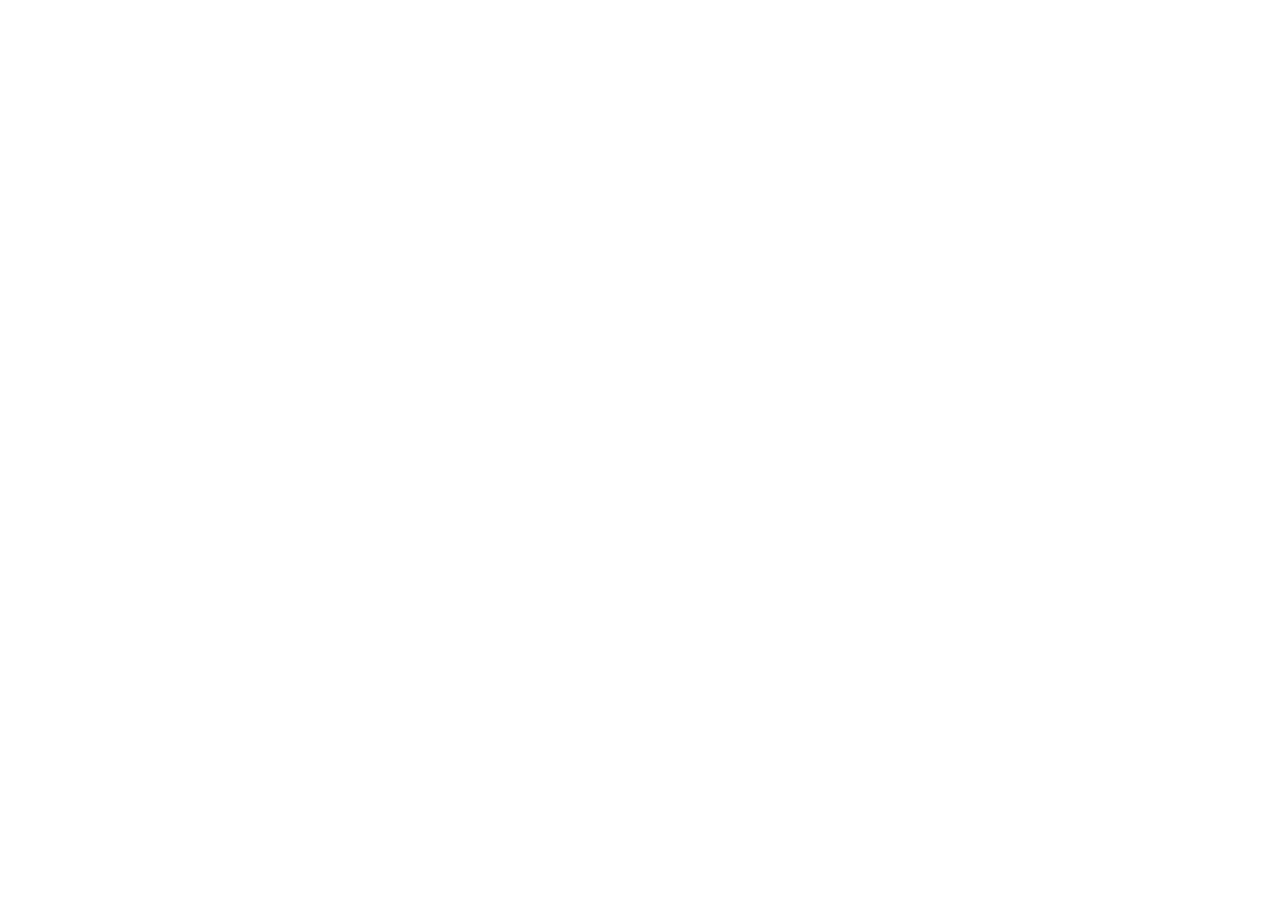
==== session_02_bootstrap/projects/portfolio_bootstrap/index.html @ 6fa37e7f "[BOOTSTRAP] Add Bootstrap CDN and initial setup" ====
<!DOCTYPE html>
<html lang="en">
<head>
    <meta charset="UTF-8">
    <meta name="viewport" content="width=device-width, initial-scale=1.0">
    <title>Document</title>
    <link href="https://cdn.jsdelivr.net/npm/bootstrap@5.3.2/dist/css/bootstrap.min.css" rel="stylesheet">
</head>
<body>
    <script src="https://cdn.jsdelivr.net/npm/bootstrap@5.3.2/dist/js/bootstrap.bundle.min.js"></script>
</body>
</html>
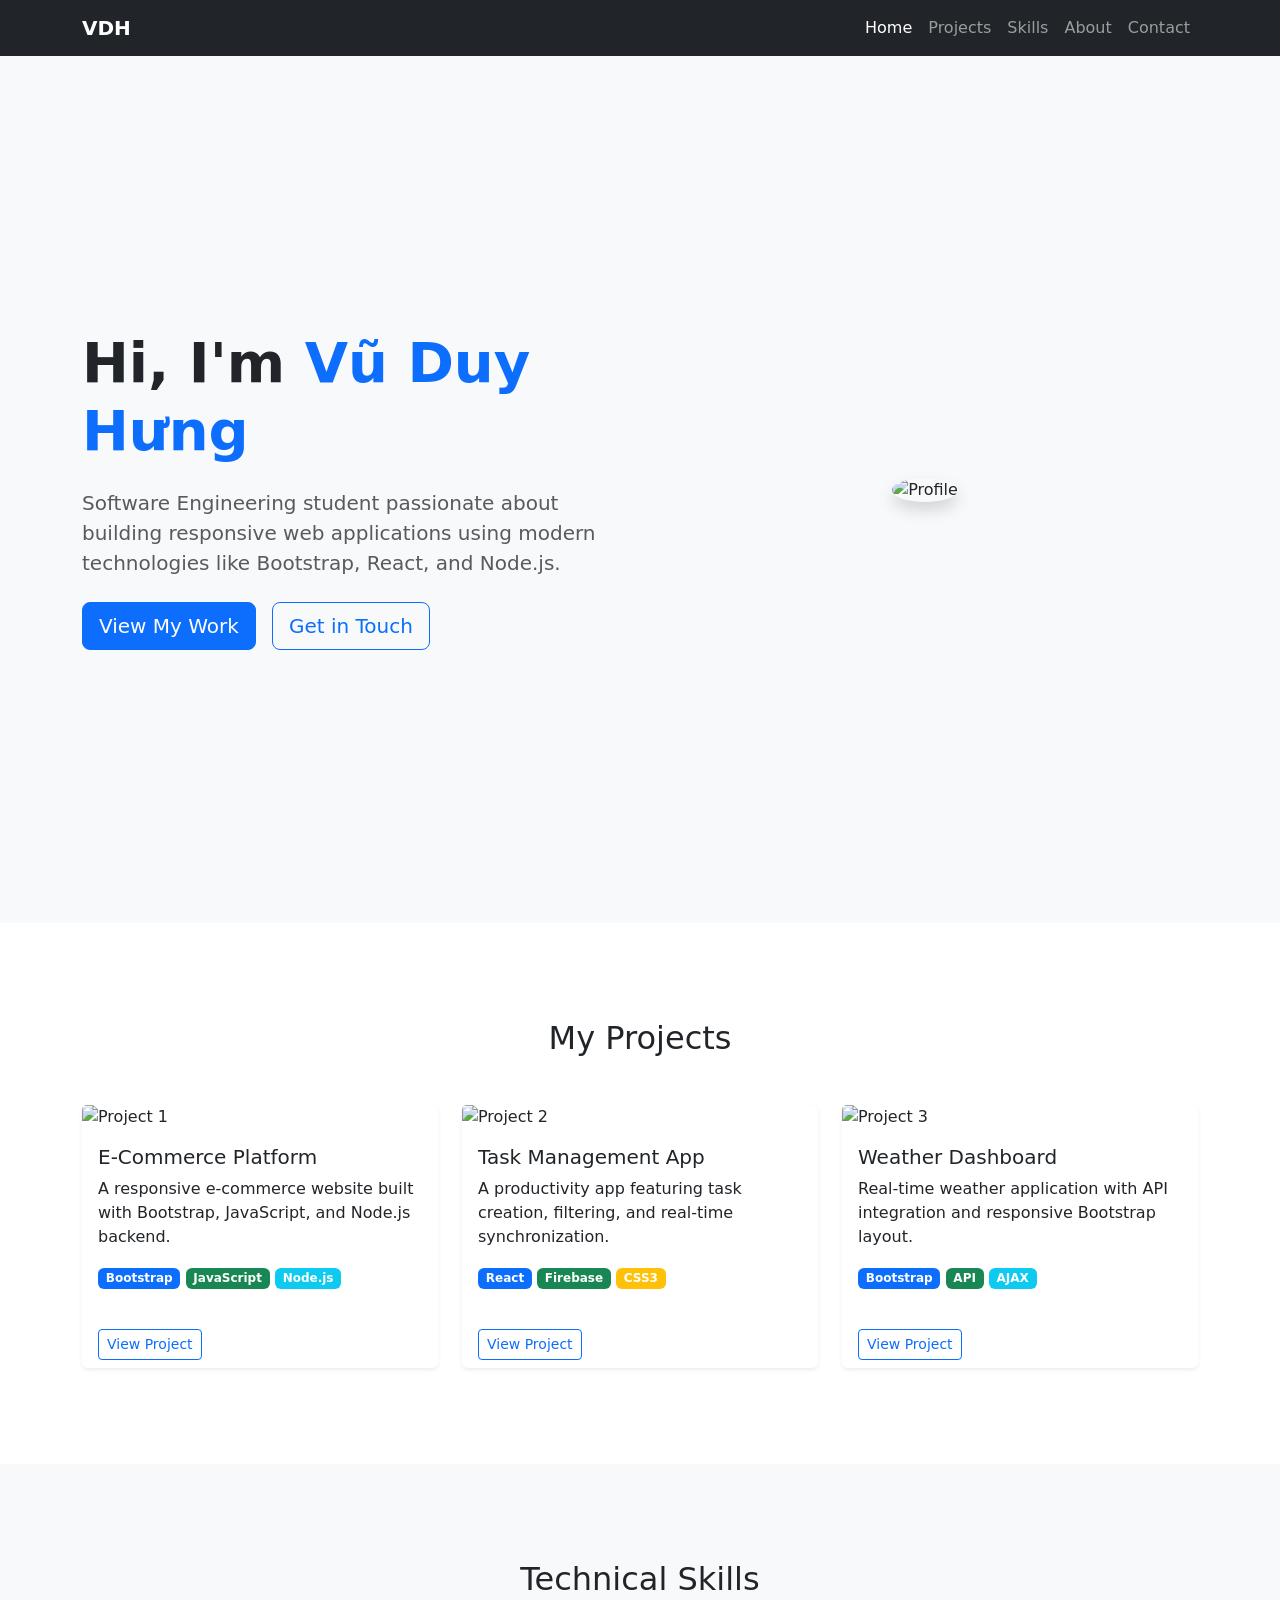
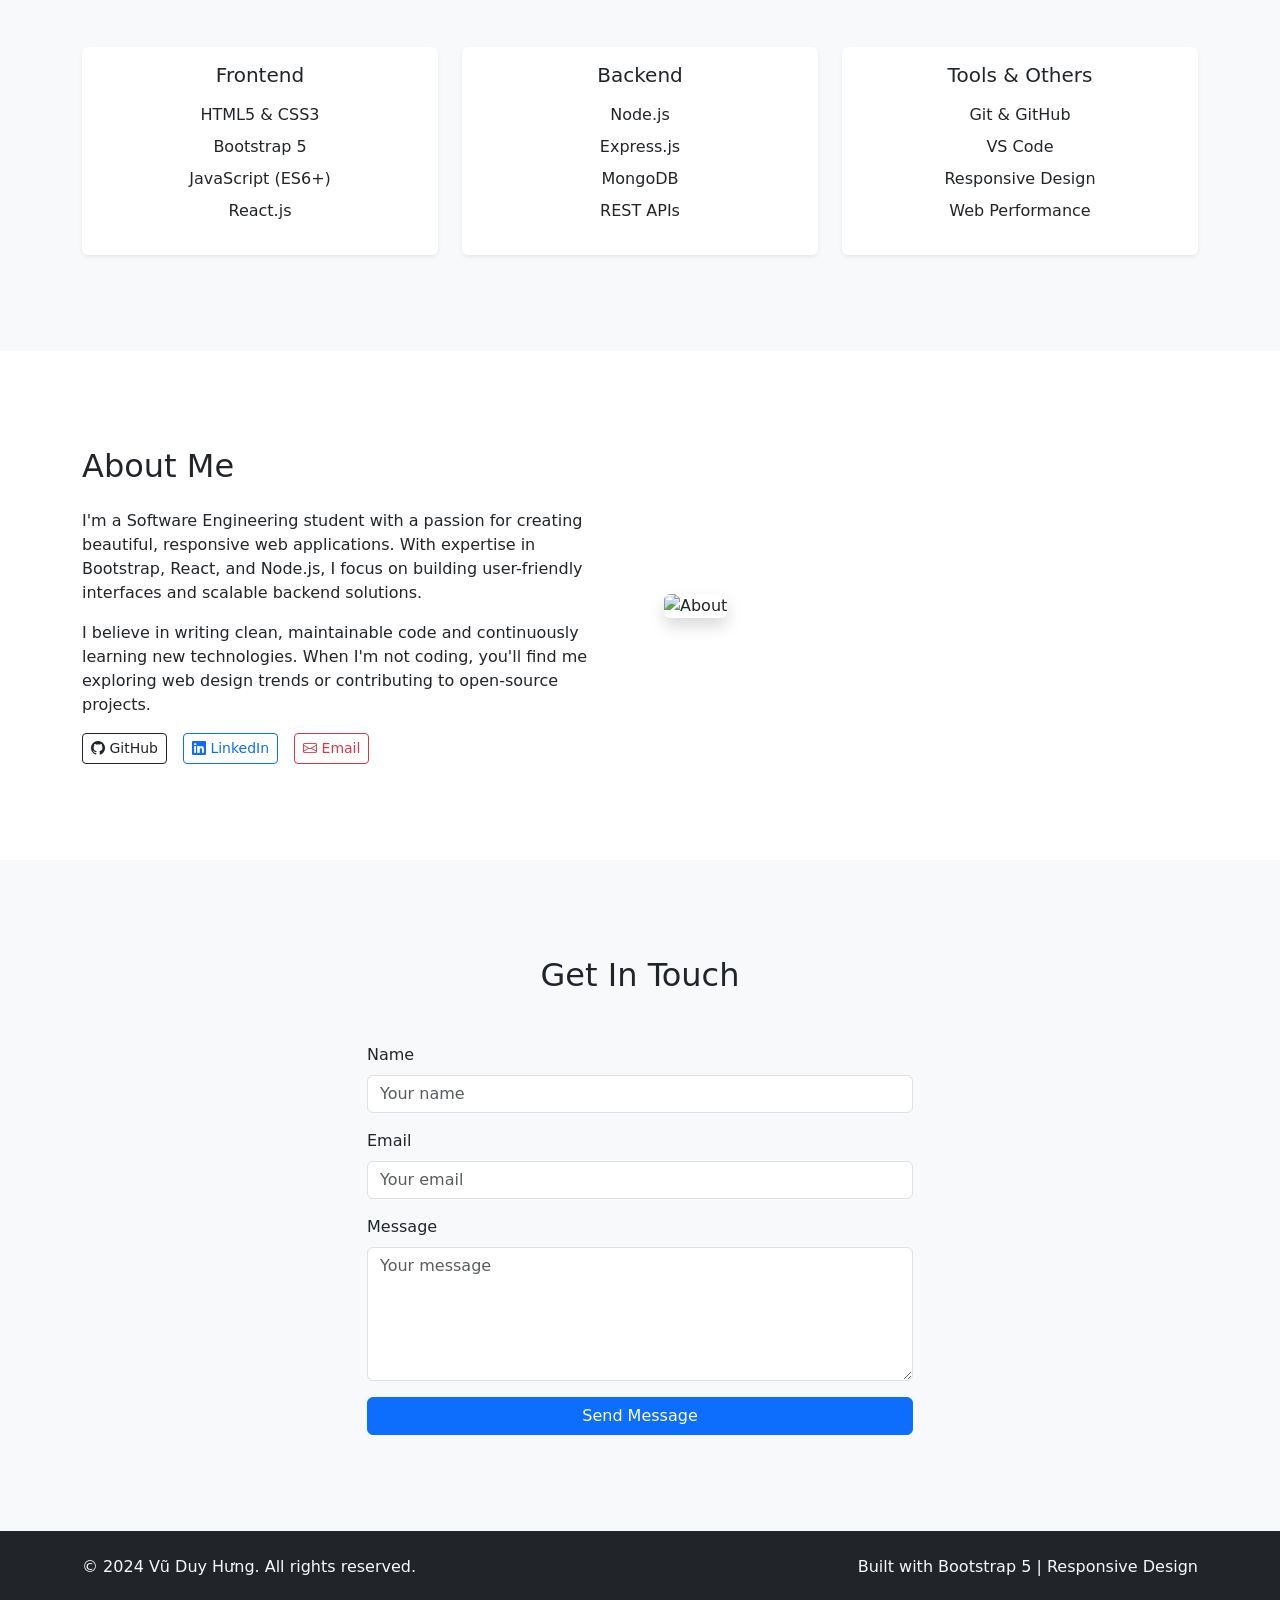
==== commit 16f04b34: "[REFACTOR] Convert grid to Bootstrap columns" ====
--- a/session_02_bootstrap/projects/portfolio_bootstrap/index.html
+++ b/session_02_bootstrap/projects/portfolio_bootstrap/index.html
@@ -1,12 +1,239 @@
 <!DOCTYPE html>
 <html lang="en">
+
 <head>
     <meta charset="UTF-8">
     <meta name="viewport" content="width=device-width, initial-scale=1.0">
-    <title>Document</title>
+    <title>Vũ Duy Hưng - Portfolio</title>
     <link href="https://cdn.jsdelivr.net/npm/bootstrap@5.3.2/dist/css/bootstrap.min.css" rel="stylesheet">
+    <link href="https://cdn.jsdelivr.net/npm/bootstrap-icons@1.11.0/font/bootstrap-icons.css" rel="stylesheet">
+    <link href="css/custom-theme.css" rel="stylesheet">
 </head>
+
 <body>
+    <!-- Navigation -->
+    <nav class="navbar navbar-expand-lg navbar-dark bg-dark sticky-top">
+        <div class="container">
+            <a class="navbar-brand fw-bold" href="#home">VDH</a>
+            <button class="navbar-toggler" type="button" data-bs-toggle="collapse" data-bs-target="#navbarNav">
+                <span class="navbar-toggler-icon"></span>
+            </button>
+            <div class="collapse navbar-collapse" id="navbarNav">
+                <ul class="navbar-nav ms-auto">
+                    <li class="nav-item"><a class="nav-link active" href="#home">Home</a></li>
+                    <li class="nav-item"><a class="nav-link" href="#projects">Projects</a></li>
+                    <li class="nav-item"><a class="nav-link" href="#skills">Skills</a></li>
+                    <li class="nav-item"><a class="nav-link" href="#about">About</a></li>
+                    <li class="nav-item"><a class="nav-link" href="#contact">Contact</a></li>
+                </ul>
+            </div>
+        </div>
+    </nav>
+
+    <!-- Hero Section -->
+    <section id="home" class="py-5 py-lg-6 bg-light">
+        <div class="container">
+            <div class="row align-items-center min-vh-75">
+                <div class="col-12 col-md-6 mb-4 mb-md-0">
+                    <h1 class="display-4 fw-bold mb-4">Hi, I'm <span class="text-primary">Vũ Duy Hưng</span></h1>
+                    <p class="lead text-muted mb-4">
+                        Software Engineering student passionate about building responsive web applications using modern technologies like Bootstrap, React, and Node.js.
+                    </p>
+                    <div class="d-flex gap-3">
+                        <a href="#projects" class="btn btn-primary btn-lg">View My Work</a>
+                        <a href="#contact" class="btn btn-outline-primary btn-lg">Get in Touch</a>
+                    </div>
+                </div>
+                <div class="col-12 col-md-6">
+                    <div class="text-center">
+                        <img src="https://via.placeholder.com/300x300?text=Profile+Picture" alt="Profile" class="rounded-circle img-fluid shadow">
+                    </div>
+                </div>
+            </div>
+        </div>
+    </section>
+
+    <!-- Projects Section -->
+    <section id="projects" class="py-5 py-lg-6">
+        <div class="container">
+            <h2 class="text-center mb-5">My Projects</h2>
+            <div class="row g-4">
+                <div class="col-12 col-md-6 col-lg-4">
+                    <div class="card h-100 shadow-sm border-0">
+                        <img src="https://via.placeholder.com/300x200?text=Project+1" class="card-img-top" alt="Project 1">
+                        <div class="card-body">
+                            <h5 class="card-title">E-Commerce Platform</h5>
+                            <p class="card-text">A responsive e-commerce website built with Bootstrap, JavaScript, and Node.js backend.</p>
+                            <div class="mb-3">
+                                <span class="badge bg-primary">Bootstrap</span>
+                                <span class="badge bg-success">JavaScript</span>
+                                <span class="badge bg-info">Node.js</span>
+                            </div>
+                        </div>
+                        <div class="card-footer bg-transparent border-top-0">
+                            <a href="#" class="btn btn-sm btn-outline-primary">View Project</a>
+                        </div>
+                    </div>
+                </div>
+
+                <div class="col-12 col-md-6 col-lg-4">
+                    <div class="card h-100 shadow-sm border-0">
+                        <img src="https://via.placeholder.com/300x200?text=Project+2" class="card-img-top" alt="Project 2">
+                        <div class="card-body">
+                            <h5 class="card-title">Task Management App</h5>
+                            <p class="card-text">A productivity app featuring task creation, filtering, and real-time synchronization.</p>
+                            <div class="mb-3">
+                                <span class="badge bg-primary">React</span>
+                                <span class="badge bg-success">Firebase</span>
+                                <span class="badge bg-warning">CSS3</span>
+                            </div>
+                        </div>
+                        <div class="card-footer bg-transparent border-top-0">
+                            <a href="#" class="btn btn-sm btn-outline-primary">View Project</a>
+                        </div>
+                    </div>
+                </div>
+
+                <div class="col-12 col-md-6 col-lg-4">
+                    <div class="card h-100 shadow-sm border-0">
+                        <img src="https://via.placeholder.com/300x200?text=Project+3" class="card-img-top" alt="Project 3">
+                        <div class="card-body">
+                            <h5 class="card-title">Weather Dashboard</h5>
+                            <p class="card-text">Real-time weather application with API integration and responsive Bootstrap layout.</p>
+                            <div class="mb-3">
+                                <span class="badge bg-primary">Bootstrap</span>
+                                <span class="badge bg-success">API</span>
+                                <span class="badge bg-info">AJAX</span>
+                            </div>
+                        </div>
+                        <div class="card-footer bg-transparent border-top-0">
+                            <a href="#" class="btn btn-sm btn-outline-primary">View Project</a>
+                        </div>
+                    </div>
+                </div>
+            </div>
+        </div>
+    </section>
+
+    <!-- Skills Section -->
+    <section id="skills" class="py-5 py-lg-6 bg-light">
+        <div class="container">
+            <h2 class="text-center mb-5">Technical Skills</h2>
+            <div class="row g-4">
+                <div class="col-12 col-md-6 col-lg-4">
+                    <div class="card border-0 shadow-sm h-100">
+                        <div class="card-body text-center">
+                            <h5 class="card-title mb-3">Frontend</h5>
+                            <ul class="list-unstyled">
+                                <li class="mb-2">HTML5 & CSS3</li>
+                                <li class="mb-2">Bootstrap 5</li>
+                                <li class="mb-2">JavaScript (ES6+)</li>
+                                <li class="mb-2">React.js</li>
+                            </ul>
+                        </div>
+                    </div>
+                </div>
+
+                <div class="col-12 col-md-6 col-lg-4">
+                    <div class="card border-0 shadow-sm h-100">
+                        <div class="card-body text-center">
+                            <h5 class="card-title mb-3">Backend</h5>
+                            <ul class="list-unstyled">
+                                <li class="mb-2">Node.js</li>
+                                <li class="mb-2">Express.js</li>
+                                <li class="mb-2">MongoDB</li>
+                                <li class="mb-2">REST APIs</li>
+                            </ul>
+                        </div>
+                    </div>
+                </div>
+
+                <div class="col-12 col-md-6 col-lg-4">
+                    <div class="card border-0 shadow-sm h-100">
+                        <div class="card-body text-center">
+                            <h5 class="card-title mb-3">Tools & Others</h5>
+                            <ul class="list-unstyled">
+                                <li class="mb-2">Git & GitHub</li>
+                                <li class="mb-2">VS Code</li>
+                                <li class="mb-2">Responsive Design</li>
+                                <li class="mb-2">Web Performance</li>
+                            </ul>
+                        </div>
+                    </div>
+                </div>
+            </div>
+        </div>
+    </section>
+
+    <!-- About Section -->
+    <section id="about" class="py-5 py-lg-6">
+        <div class="container">
+            <div class="row align-items-center g-5">
+                <div class="col-12 col-lg-6">
+                    <h2 class="mb-4">About Me</h2>
+                    <p class="mb-3">
+                        I'm a Software Engineering student with a passion for creating beautiful, responsive web applications. 
+                        With expertise in Bootstrap, React, and Node.js, I focus on building user-friendly interfaces and scalable backend solutions.
+                    </p>
+                    <p class="mb-3">
+                        I believe in writing clean, maintainable code and continuously learning new technologies. When I'm not coding, 
+                        you'll find me exploring web design trends or contributing to open-source projects.
+                    </p>
+                    <div class="d-flex gap-3">
+                        <a href="#" class="btn btn-outline-dark btn-sm"><i class="bi bi-github"></i> GitHub</a>
+                        <a href="#" class="btn btn-outline-primary btn-sm"><i class="bi bi-linkedin"></i> LinkedIn</a>
+                        <a href="#" class="btn btn-outline-danger btn-sm"><i class="bi bi-envelope"></i> Email</a>
+                    </div>
+                </div>
+                <div class="col-12 col-lg-6">
+                    <img src="https://via.placeholder.com/400x300?text=About+Image" alt="About" class="img-fluid rounded shadow">
+                </div>
+            </div>
+        </div>
+    </section>
+
+    <!-- Contact Section -->
+    <section id="contact" class="py-5 py-lg-6 bg-light">
+        <div class="container">
+            <h2 class="text-center mb-5">Get In Touch</h2>
+            <div class="row justify-content-center">
+                <div class="col-12 col-md-8 col-lg-6">
+                    <form>
+                        <div class="mb-3">
+                            <label for="name" class="form-label">Name</label>
+                            <input type="text" class="form-control" id="name" placeholder="Your name" required>
+                        </div>
+                        <div class="mb-3">
+                            <label for="email" class="form-label">Email</label>
+                            <input type="email" class="form-control" id="email" placeholder="Your email" required>
+                        </div>
+                        <div class="mb-3">
+                            <label for="message" class="form-label">Message</label>
+                            <textarea class="form-control" id="message" rows="5" placeholder="Your message" required></textarea>
+                        </div>
+                        <button type="submit" class="btn btn-primary w-100">Send Message</button>
+                    </form>
+                </div>
+            </div>
+        </div>
+    </section>
+
+    <!-- Footer -->
+    <footer class="bg-dark text-light py-4">
+        <div class="container">
+            <div class="row">
+                <div class="col-12 col-md-6">
+                    <p class="mb-2">&copy; 2024 Vũ Duy Hưng. All rights reserved.</p>
+                </div>
+                <div class="col-12 col-md-6 text-md-end">
+                    <p class="mb-0">Built with Bootstrap 5 | Responsive Design</p>
+                </div>
+            </div>
+        </div>
+    </footer>
+
     <script src="https://cdn.jsdelivr.net/npm/bootstrap@5.3.2/dist/js/bootstrap.bundle.min.js"></script>
+    <script src="js/main.js"></script>
 </body>
+
 </html>
--- a/session_02_bootstrap/projects/portfolio_bootstrap/css/custom-theme.css
+++ b/session_02_bootstrap/projects/portfolio_bootstrap/css/custom-theme.css
@@ -0,0 +1,14 @@
+/* Custom Bootstrap Utilities */
+
+/* Additional spacing utilities */
+@media (min-width: 992px) {
+    .py-lg-6 {
+        padding-top: 6rem !important;
+        padding-bottom: 6rem !important;
+    }
+}
+
+/* Hero section minimum height */
+.min-vh-75 {
+    min-height: 75vh;
+}
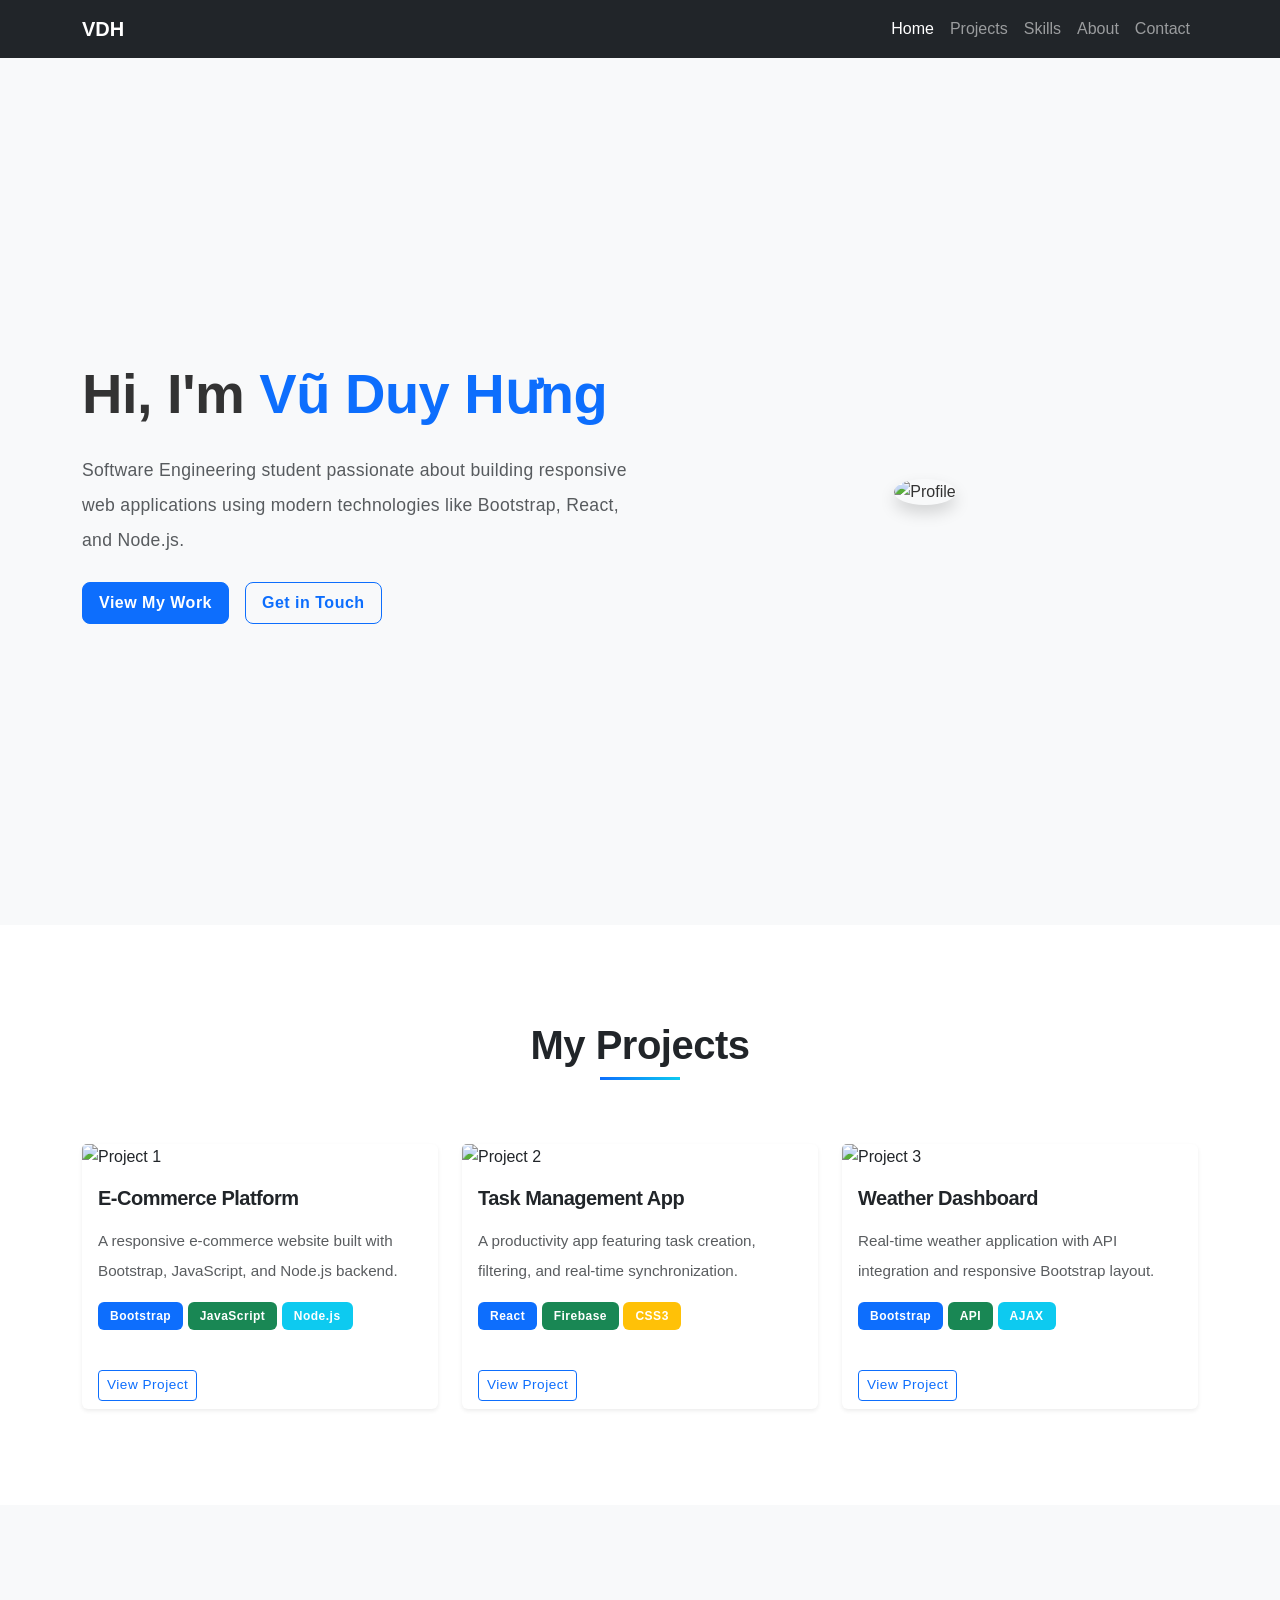
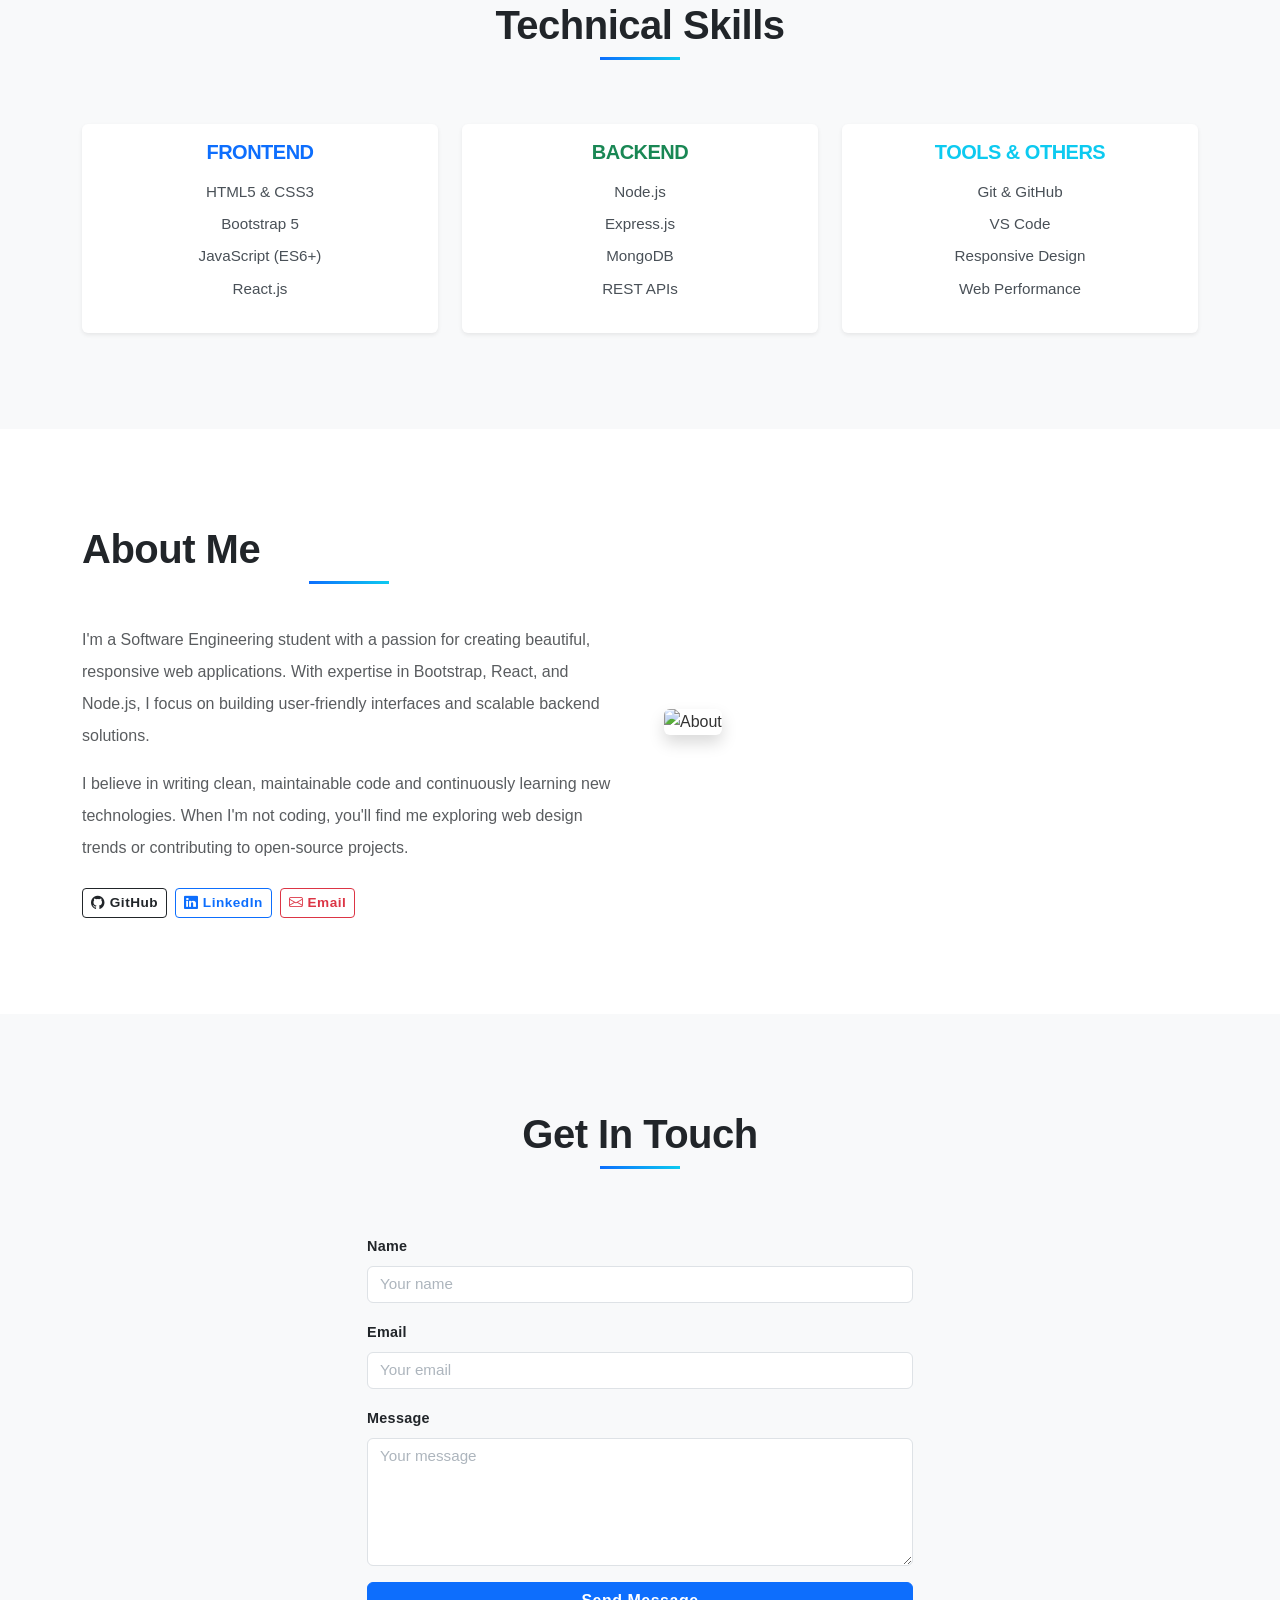
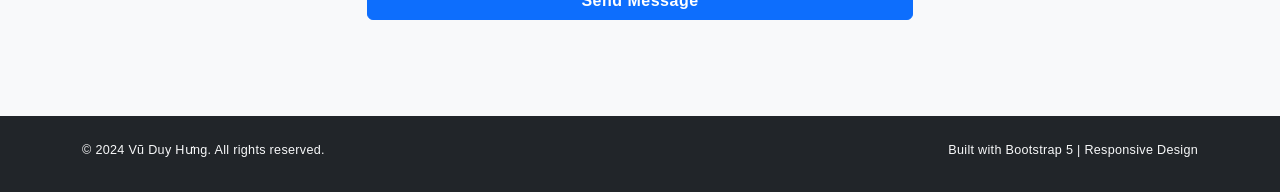
==== commit 33c4be45: "[STYLE] Apply Bootstrap typography utilities" ====
--- a/session_02_bootstrap/projects/portfolio_bootstrap/index.html
+++ b/session_02_bootstrap/projects/portfolio_bootstrap/index.html
@@ -35,13 +35,13 @@
         <div class="container">
             <div class="row align-items-center min-vh-75">
                 <div class="col-12 col-md-6 mb-4 mb-md-0">
-                    <h1 class="display-4 fw-bold mb-4">Hi, I'm <span class="text-primary">Vũ Duy Hưng</span></h1>
-                    <p class="lead text-muted mb-4">
+                    <h1 class="display-4 fw-bold mb-4 lh-sm">Hi, I'm <span class="text-primary fw-bold">Vũ Duy Hưng</span></h1>
+                    <p class="lead fw-light text-muted mb-4 lh-lg">
                         Software Engineering student passionate about building responsive web applications using modern technologies like Bootstrap, React, and Node.js.
                     </p>
-                    <div class="d-flex gap-3">
-                        <a href="#projects" class="btn btn-primary btn-lg">View My Work</a>
-                        <a href="#contact" class="btn btn-outline-primary btn-lg">Get in Touch</a>
+                    <div class="d-flex gap-3 flex-wrap">
+                        <a href="#projects" class="btn btn-primary btn-lg fw-semibold">View My Work</a>
+                        <a href="#contact" class="btn btn-outline-primary btn-lg fw-semibold">Get in Touch</a>
                     </div>
                 </div>
                 <div class="col-12 col-md-6">
@@ -56,14 +56,14 @@
     <!-- Projects Section -->
     <section id="projects" class="py-5 py-lg-6">
         <div class="container">
-            <h2 class="text-center mb-5">My Projects</h2>
+            <h2 class="text-center mb-5 fw-bold text-dark">My Projects</h2>
             <div class="row g-4">
                 <div class="col-12 col-md-6 col-lg-4">
                     <div class="card h-100 shadow-sm border-0">
                         <img src="https://via.placeholder.com/300x200?text=Project+1" class="card-img-top" alt="Project 1">
                         <div class="card-body">
-                            <h5 class="card-title">E-Commerce Platform</h5>
-                            <p class="card-text">A responsive e-commerce website built with Bootstrap, JavaScript, and Node.js backend.</p>
+                            <h5 class="card-title fw-bold text-dark mb-3">E-Commerce Platform</h5>
+                            <p class="card-text small text-muted lh-lg">A responsive e-commerce website built with Bootstrap, JavaScript, and Node.js backend.</p>
                             <div class="mb-3">
                                 <span class="badge bg-primary">Bootstrap</span>
                                 <span class="badge bg-success">JavaScript</span>
@@ -80,8 +80,8 @@
                     <div class="card h-100 shadow-sm border-0">
                         <img src="https://via.placeholder.com/300x200?text=Project+2" class="card-img-top" alt="Project 2">
                         <div class="card-body">
-                            <h5 class="card-title">Task Management App</h5>
-                            <p class="card-text">A productivity app featuring task creation, filtering, and real-time synchronization.</p>
+                            <h5 class="card-title fw-bold text-dark mb-3">Task Management App</h5>
+                            <p class="card-text small text-muted lh-lg">A productivity app featuring task creation, filtering, and real-time synchronization.</p>
                             <div class="mb-3">
                                 <span class="badge bg-primary">React</span>
                                 <span class="badge bg-success">Firebase</span>
@@ -98,8 +98,8 @@
                     <div class="card h-100 shadow-sm border-0">
                         <img src="https://via.placeholder.com/300x200?text=Project+3" class="card-img-top" alt="Project 3">
                         <div class="card-body">
-                            <h5 class="card-title">Weather Dashboard</h5>
-                            <p class="card-text">Real-time weather application with API integration and responsive Bootstrap layout.</p>
+                            <h5 class="card-title fw-bold text-dark mb-3">Weather Dashboard</h5>
+                            <p class="card-text small text-muted lh-lg">Real-time weather application with API integration and responsive Bootstrap layout.</p>
                             <div class="mb-3">
                                 <span class="badge bg-primary">Bootstrap</span>
                                 <span class="badge bg-success">API</span>
@@ -118,17 +118,17 @@
     <!-- Skills Section -->
     <section id="skills" class="py-5 py-lg-6 bg-light">
         <div class="container">
-            <h2 class="text-center mb-5">Technical Skills</h2>
+            <h2 class="text-center mb-5 fw-bold text-dark">Technical Skills</h2>
             <div class="row g-4">
                 <div class="col-12 col-md-6 col-lg-4">
                     <div class="card border-0 shadow-sm h-100">
                         <div class="card-body text-center">
-                            <h5 class="card-title mb-3">Frontend</h5>
+                            <h5 class="card-title fw-bold text-primary mb-3 text-uppercase">Frontend</h5>
                             <ul class="list-unstyled">
-                                <li class="mb-2">HTML5 & CSS3</li>
-                                <li class="mb-2">Bootstrap 5</li>
-                                <li class="mb-2">JavaScript (ES6+)</li>
-                                <li class="mb-2">React.js</li>
+                                <li class="mb-2 small fw-500">HTML5 & CSS3</li>
+                                <li class="mb-2 small fw-500">Bootstrap 5</li>
+                                <li class="mb-2 small fw-500">JavaScript (ES6+)</li>
+                                <li class="mb-2 small fw-500">React.js</li>
                             </ul>
                         </div>
                     </div>
@@ -137,12 +137,12 @@
                 <div class="col-12 col-md-6 col-lg-4">
                     <div class="card border-0 shadow-sm h-100">
                         <div class="card-body text-center">
-                            <h5 class="card-title mb-3">Backend</h5>
+                            <h5 class="card-title fw-bold text-success mb-3 text-uppercase">Backend</h5>
                             <ul class="list-unstyled">
-                                <li class="mb-2">Node.js</li>
-                                <li class="mb-2">Express.js</li>
-                                <li class="mb-2">MongoDB</li>
-                                <li class="mb-2">REST APIs</li>
+                                <li class="mb-2 small fw-500">Node.js</li>
+                                <li class="mb-2 small fw-500">Express.js</li>
+                                <li class="mb-2 small fw-500">MongoDB</li>
+                                <li class="mb-2 small fw-500">REST APIs</li>
                             </ul>
                         </div>
                     </div>
@@ -151,12 +151,12 @@
                 <div class="col-12 col-md-6 col-lg-4">
                     <div class="card border-0 shadow-sm h-100">
                         <div class="card-body text-center">
-                            <h5 class="card-title mb-3">Tools & Others</h5>
+                            <h5 class="card-title fw-bold text-info mb-3 text-uppercase">Tools & Others</h5>
                             <ul class="list-unstyled">
-                                <li class="mb-2">Git & GitHub</li>
-                                <li class="mb-2">VS Code</li>
-                                <li class="mb-2">Responsive Design</li>
-                                <li class="mb-2">Web Performance</li>
+                                <li class="mb-2 small fw-500">Git & GitHub</li>
+                                <li class="mb-2 small fw-500">VS Code</li>
+                                <li class="mb-2 small fw-500">Responsive Design</li>
+                                <li class="mb-2 small fw-500">Web Performance</li>
                             </ul>
                         </div>
                     </div>
@@ -170,19 +170,19 @@
         <div class="container">
             <div class="row align-items-center g-5">
                 <div class="col-12 col-lg-6">
-                    <h2 class="mb-4">About Me</h2>
-                    <p class="mb-3">
+                    <h2 class="mb-4 fw-bold text-dark">About Me</h2>
+                    <p class="mb-3 lh-lg text-muted">
                         I'm a Software Engineering student with a passion for creating beautiful, responsive web applications. 
                         With expertise in Bootstrap, React, and Node.js, I focus on building user-friendly interfaces and scalable backend solutions.
                     </p>
-                    <p class="mb-3">
+                    <p class="mb-4 lh-lg text-muted">
                         I believe in writing clean, maintainable code and continuously learning new technologies. When I'm not coding, 
                         you'll find me exploring web design trends or contributing to open-source projects.
                     </p>
-                    <div class="d-flex gap-3">
-                        <a href="#" class="btn btn-outline-dark btn-sm"><i class="bi bi-github"></i> GitHub</a>
-                        <a href="#" class="btn btn-outline-primary btn-sm"><i class="bi bi-linkedin"></i> LinkedIn</a>
-                        <a href="#" class="btn btn-outline-danger btn-sm"><i class="bi bi-envelope"></i> Email</a>
+                    <div class="d-flex gap-2 flex-wrap">
+                        <a href="#" class="btn btn-outline-dark btn-sm fw-semibold"><i class="bi bi-github"></i> GitHub</a>
+                        <a href="#" class="btn btn-outline-primary btn-sm fw-semibold"><i class="bi bi-linkedin"></i> LinkedIn</a>
+                        <a href="#" class="btn btn-outline-danger btn-sm fw-semibold"><i class="bi bi-envelope"></i> Email</a>
                     </div>
                 </div>
                 <div class="col-12 col-lg-6">
@@ -195,23 +195,23 @@
     <!-- Contact Section -->
     <section id="contact" class="py-5 py-lg-6 bg-light">
         <div class="container">
-            <h2 class="text-center mb-5">Get In Touch</h2>
+            <h2 class="text-center mb-5 fw-bold text-dark">Get In Touch</h2>
             <div class="row justify-content-center">
                 <div class="col-12 col-md-8 col-lg-6">
                     <form>
                         <div class="mb-3">
-                            <label for="name" class="form-label">Name</label>
+                            <label for="name" class="form-label fw-semibold text-dark">Name</label>
                             <input type="text" class="form-control" id="name" placeholder="Your name" required>
                         </div>
                         <div class="mb-3">
-                            <label for="email" class="form-label">Email</label>
+                            <label for="email" class="form-label fw-semibold text-dark">Email</label>
                             <input type="email" class="form-control" id="email" placeholder="Your email" required>
                         </div>
                         <div class="mb-3">
-                            <label for="message" class="form-label">Message</label>
+                            <label for="message" class="form-label fw-semibold text-dark">Message</label>
                             <textarea class="form-control" id="message" rows="5" placeholder="Your message" required></textarea>
                         </div>
-                        <button type="submit" class="btn btn-primary w-100">Send Message</button>
+                        <button type="submit" class="btn btn-primary w-100 fw-semibold">Send Message</button>
                     </form>
                 </div>
             </div>
@@ -223,10 +223,10 @@
         <div class="container">
             <div class="row">
                 <div class="col-12 col-md-6">
-                    <p class="mb-2">&copy; 2024 Vũ Duy Hưng. All rights reserved.</p>
+                    <p class="mb-2 small fw-500">&copy; 2024 Vũ Duy Hưng. All rights reserved.</p>
                 </div>
                 <div class="col-12 col-md-6 text-md-end">
-                    <p class="mb-0">Built with Bootstrap 5 | Responsive Design</p>
+                    <p class="mb-0 small fw-500">Built with Bootstrap 5 | Responsive Design</p>
                 </div>
             </div>
         </div>
--- a/session_02_bootstrap/projects/portfolio_bootstrap/css/custom-theme.css
+++ b/session_02_bootstrap/projects/portfolio_bootstrap/css/custom-theme.css
@@ -1,4 +1,4 @@
-/* Custom Bootstrap Utilities */
+/* Custom Bootstrap Typography & Utilities */
 
 /* Additional spacing utilities */
 @media (min-width: 992px) {
@@ -12,3 +12,123 @@
 .min-vh-75 {
     min-height: 75vh;
 }
+
+/* Typography Enhancements */
+body {
+    font-family: -apple-system, BlinkMacSystemFont, 'Segoe UI', Roboto, 'Helvetica Neue', Arial, sans-serif;
+    font-weight: 400;
+    line-height: 1.6;
+    color: #333;
+}
+
+h1, h2, h3, h4, h5, h6 {
+    font-weight: 600;
+    line-height: 1.2;
+    letter-spacing: -0.5px;
+}
+
+h1 {
+    font-size: clamp(2rem, 5vw, 3.5rem);
+}
+
+h2 {
+    font-size: clamp(1.5rem, 4vw, 2.5rem);
+}
+
+h3 {
+    font-size: clamp(1.25rem, 3vw, 1.75rem);
+}
+
+/* Lead paragraph styling */
+.lead {
+    font-size: 1.1rem;
+    font-weight: 300;
+    line-height: 1.8;
+    letter-spacing: 0.3px;
+}
+
+/* Section headings */
+section h2 {
+    position: relative;
+    margin-bottom: 1rem;
+    padding-bottom: 1rem;
+}
+
+section h2::after {
+    content: '';
+    display: block;
+    width: 80px;
+    height: 3px;
+    background: linear-gradient(to right, #0d6efd, #0dcaf0);
+    margin: 0.5rem auto 0;
+}
+
+/* Card text */
+.card-text {
+    color: #6c757d;
+    line-height: 1.7;
+    font-size: 0.95rem;
+}
+
+/* List styling */
+.list-unstyled li {
+    font-size: 0.95rem;
+    color: #495057;
+    font-weight: 500;
+}
+
+/* Badge styling */
+.badge {
+    font-size: 0.75rem;
+    font-weight: 600;
+    letter-spacing: 0.5px;
+    padding: 0.5rem 0.75rem;
+}
+
+/* Button styling */
+.btn {
+    font-weight: 500;
+    letter-spacing: 0.5px;
+    transition: all 0.3s ease;
+}
+
+.btn-lg {
+    font-size: 1rem;
+    font-weight: 600;
+}
+
+.btn-sm {
+    font-size: 0.85rem;
+}
+
+/* Form styling */
+.form-label {
+    font-weight: 600;
+    font-size: 0.9rem;
+    letter-spacing: 0.3px;
+    margin-bottom: 0.5rem;
+}
+
+.form-control {
+    font-size: 0.95rem;
+    line-height: 1.5;
+}
+
+.form-control::placeholder {
+    color: #adb5bd;
+    font-weight: 400;
+}
+
+/* Footer styling */
+footer {
+    font-size: 0.9rem;
+    letter-spacing: 0.3px;
+}
+
+/* Text utility classes */
+.text-gradient {
+    background: linear-gradient(135deg, #0d6efd, #0dcaf0);
+    -webkit-background-clip: text;
+    -webkit-text-fill-color: transparent;
+    background-clip: text;
+}
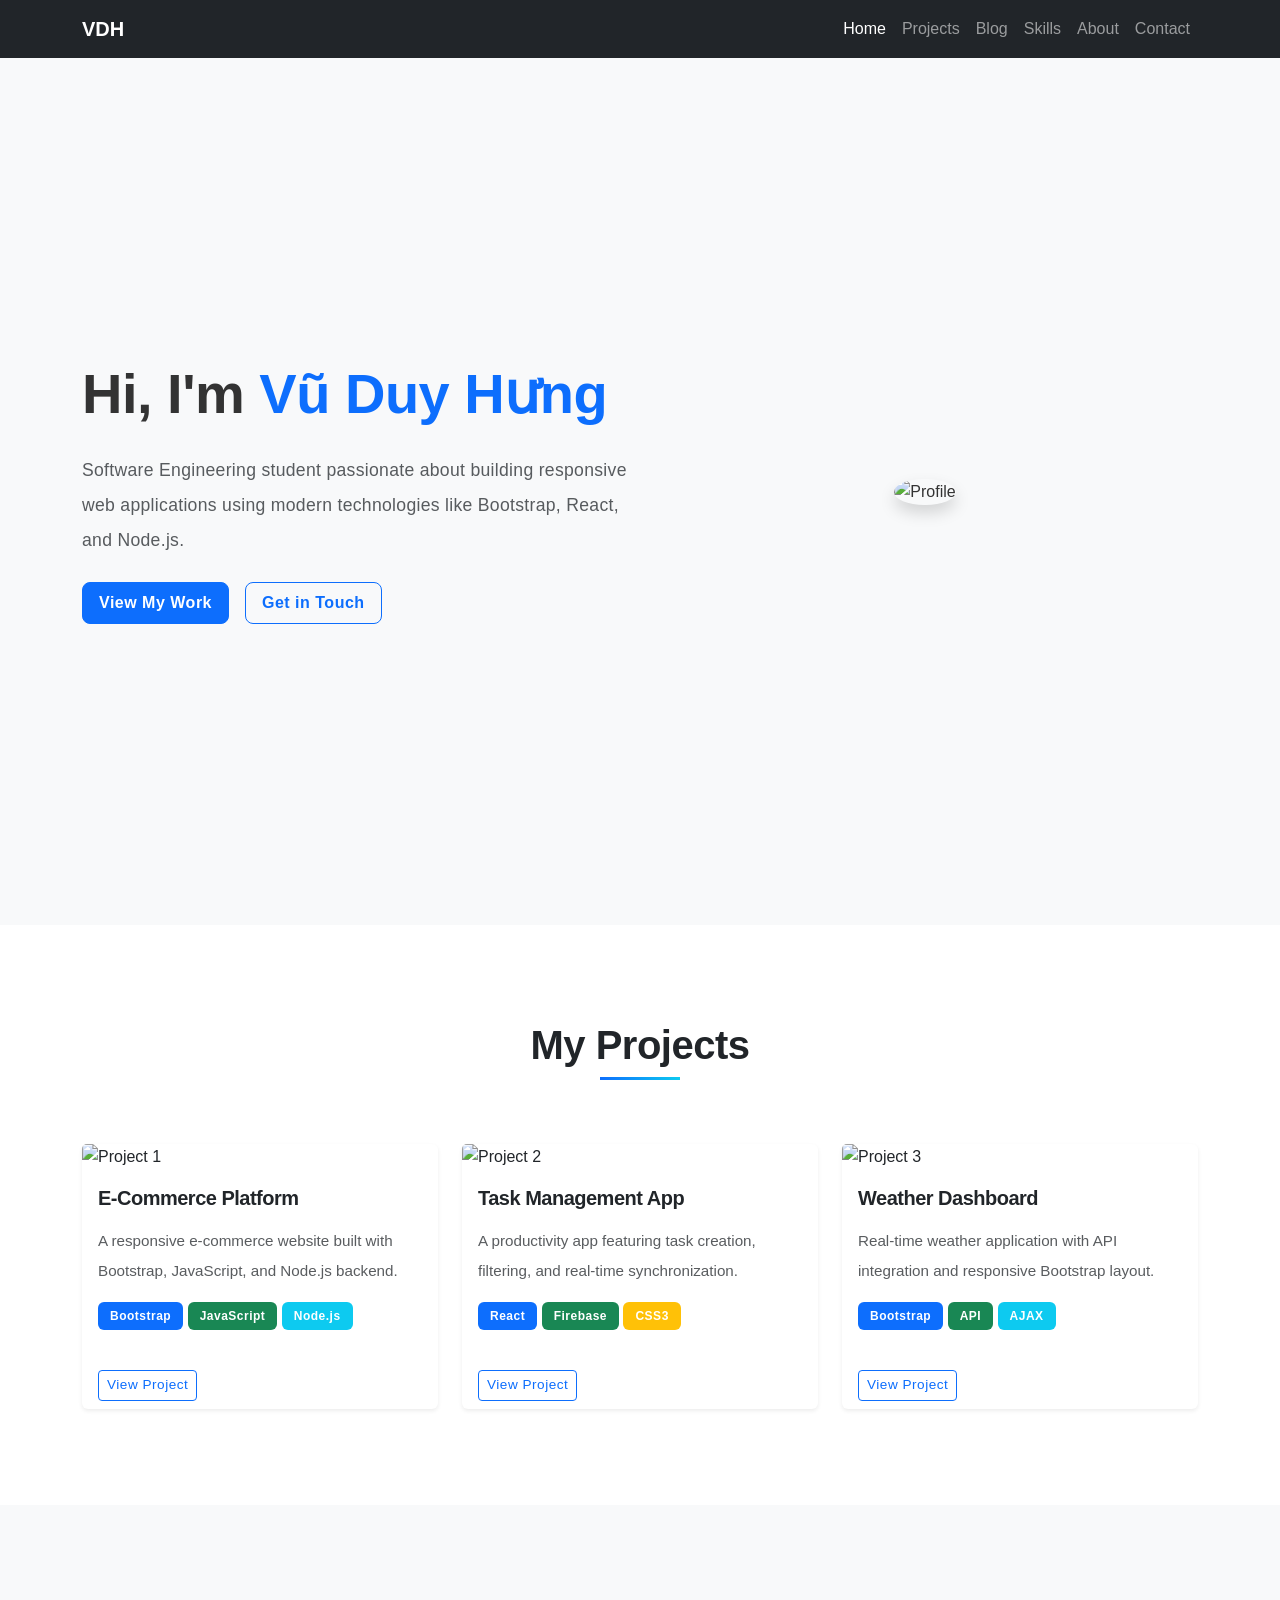
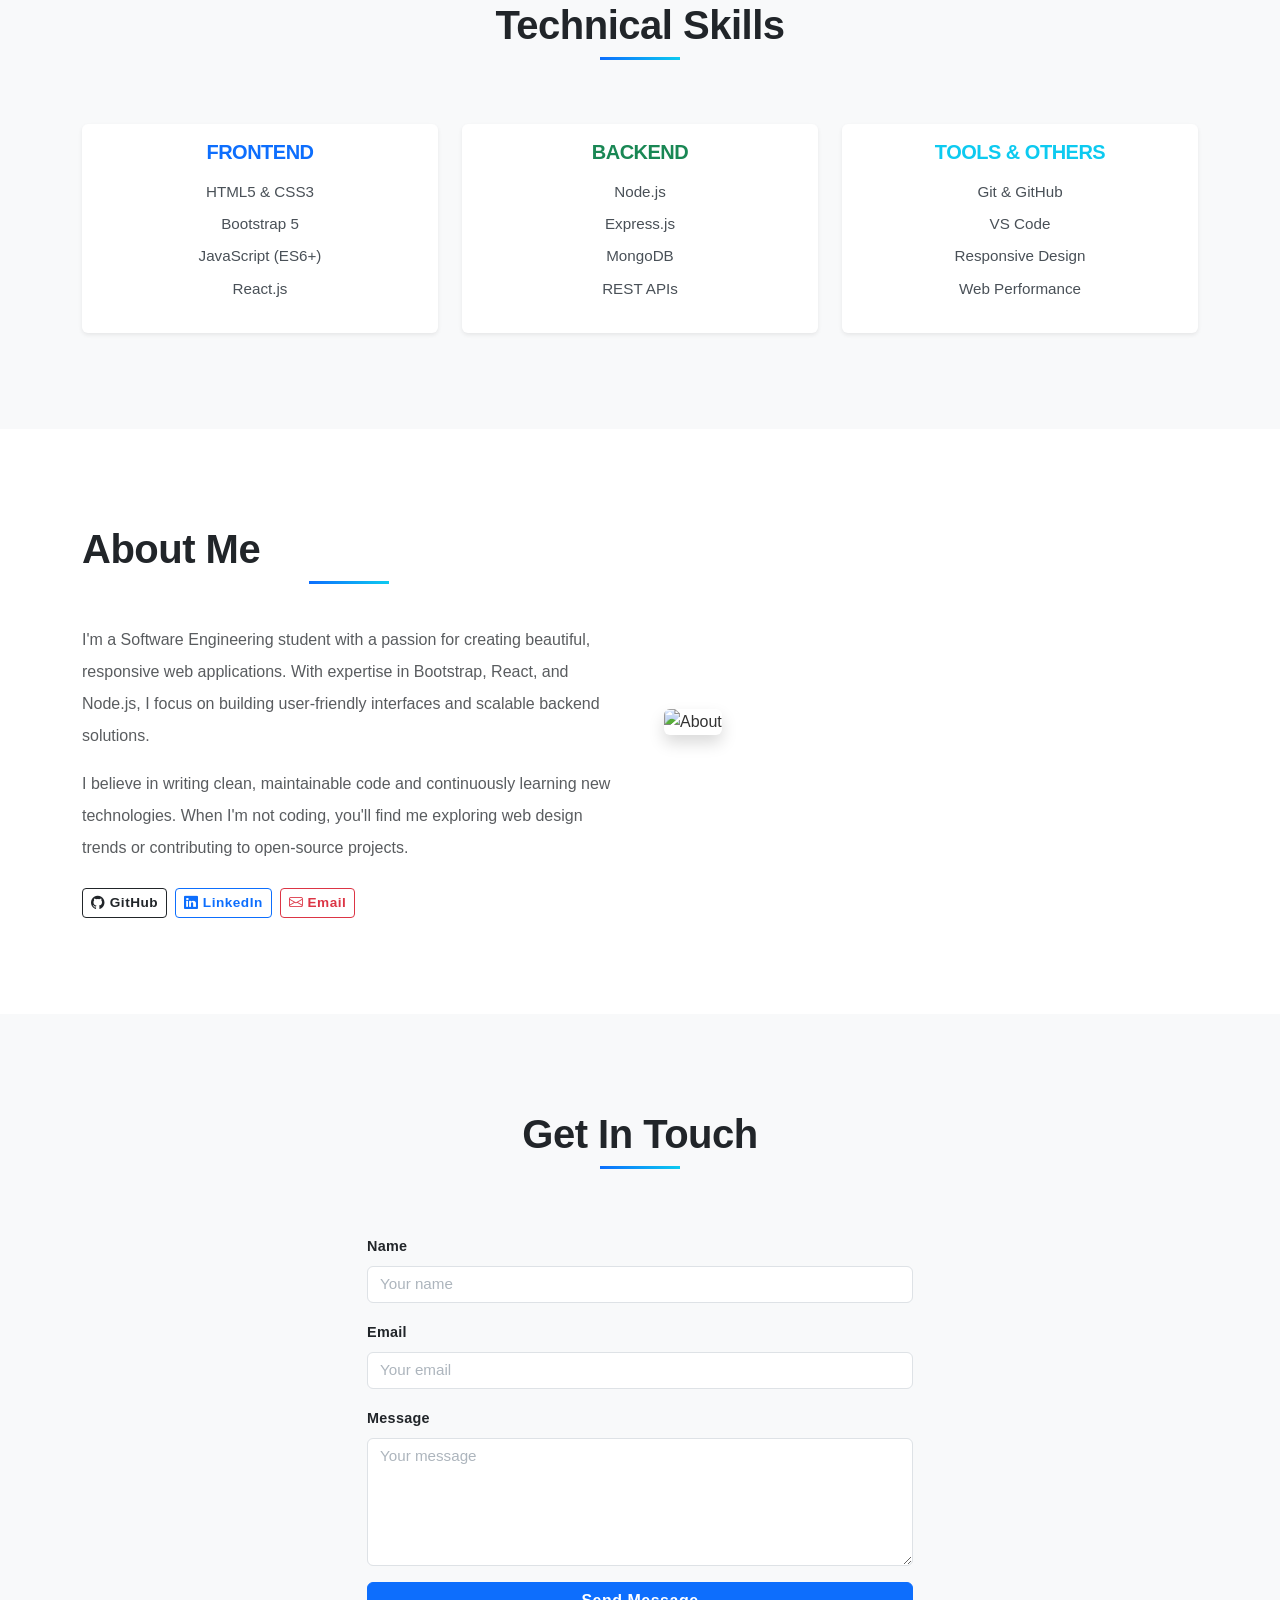
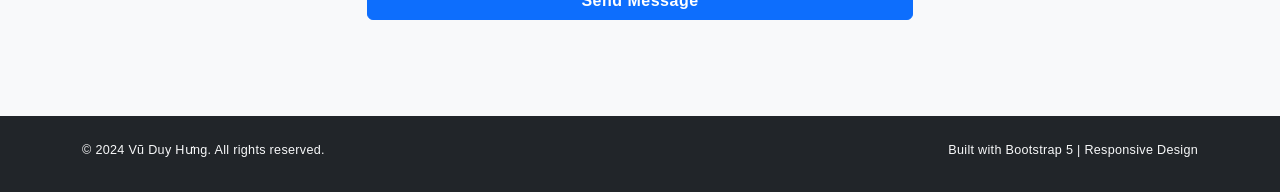
==== commit 9843e876: "[FEATURE] Create blog post cards layout" ====
--- a/session_02_bootstrap/projects/portfolio_bootstrap/index.html
+++ b/session_02_bootstrap/projects/portfolio_bootstrap/index.html
@@ -22,6 +22,7 @@
                 <ul class="navbar-nav ms-auto">
                     <li class="nav-item"><a class="nav-link active" href="#home">Home</a></li>
                     <li class="nav-item"><a class="nav-link" href="#projects">Projects</a></li>
+                    <li class="nav-item"><a class="nav-link" href="blog.html">Blog</a></li>
                     <li class="nav-item"><a class="nav-link" href="#skills">Skills</a></li>
                     <li class="nav-item"><a class="nav-link" href="#about">About</a></li>
                     <li class="nav-item"><a class="nav-link" href="#contact">Contact</a></li>
